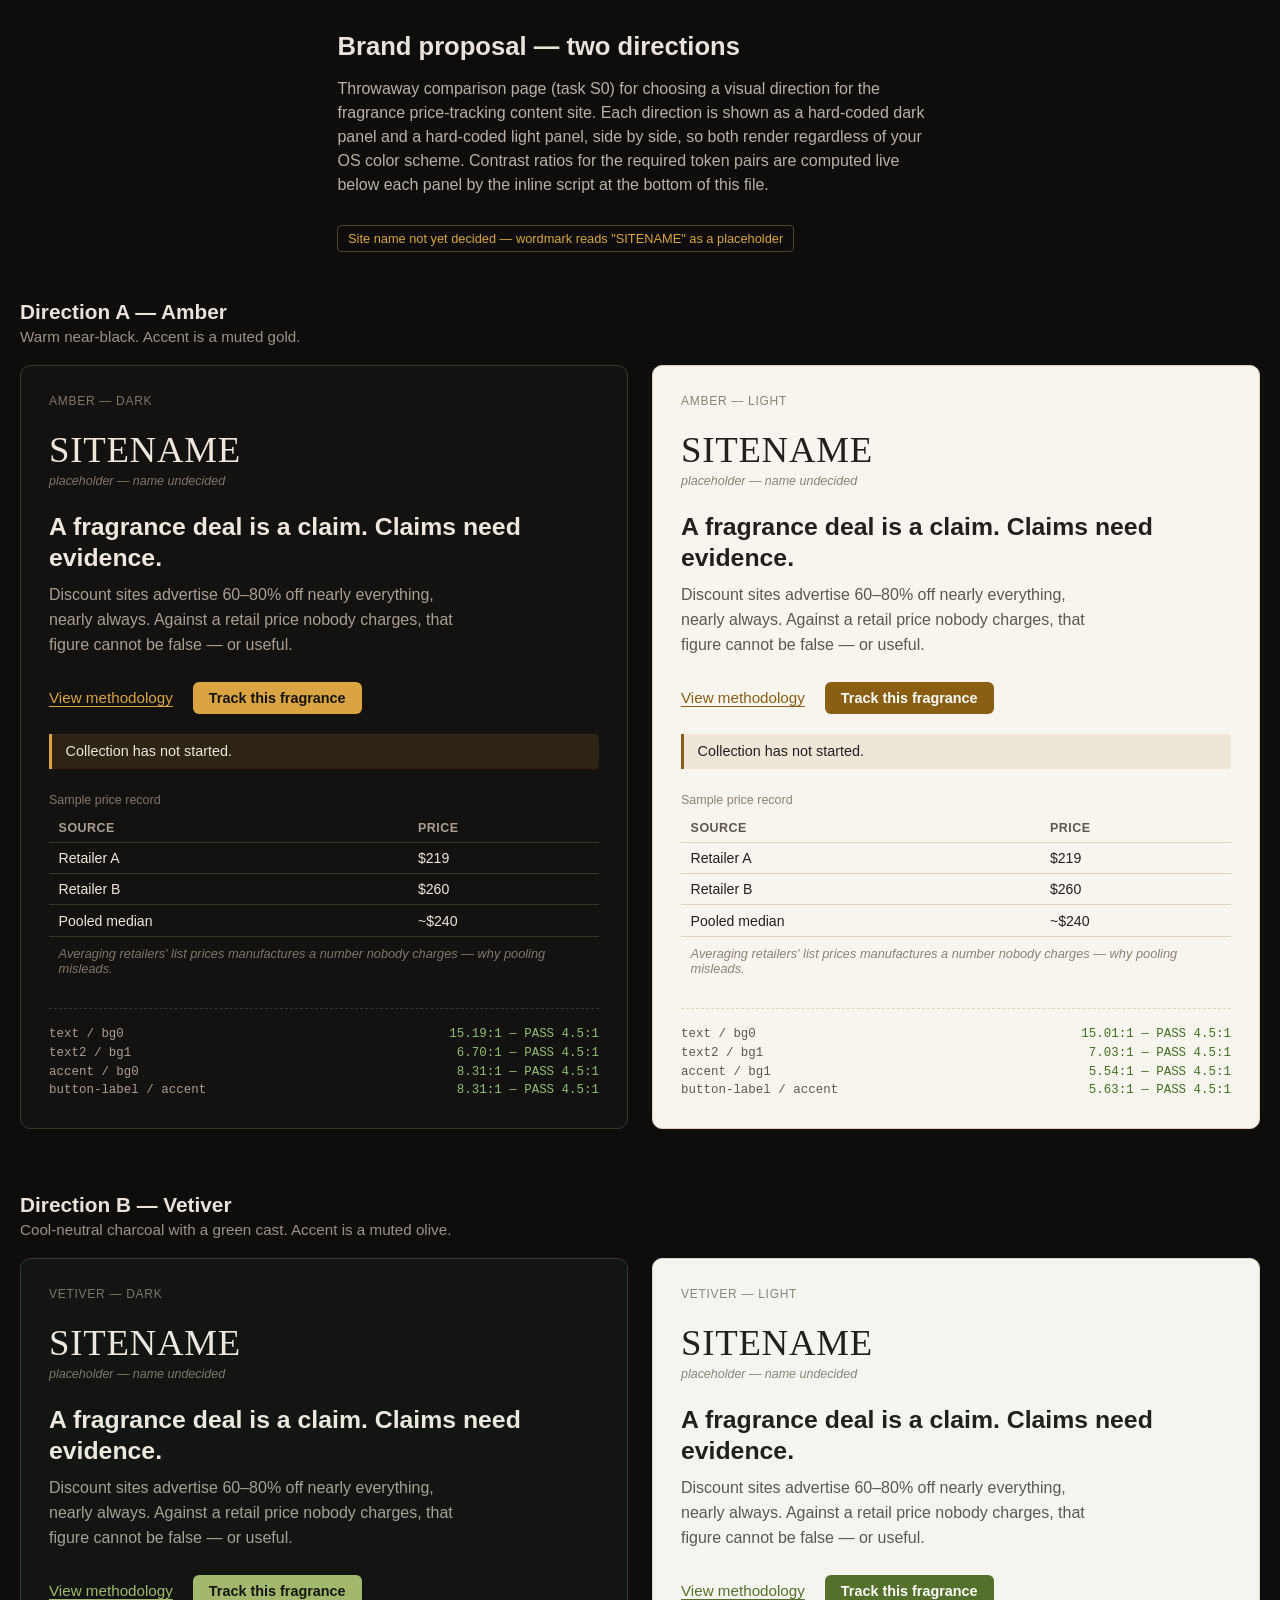
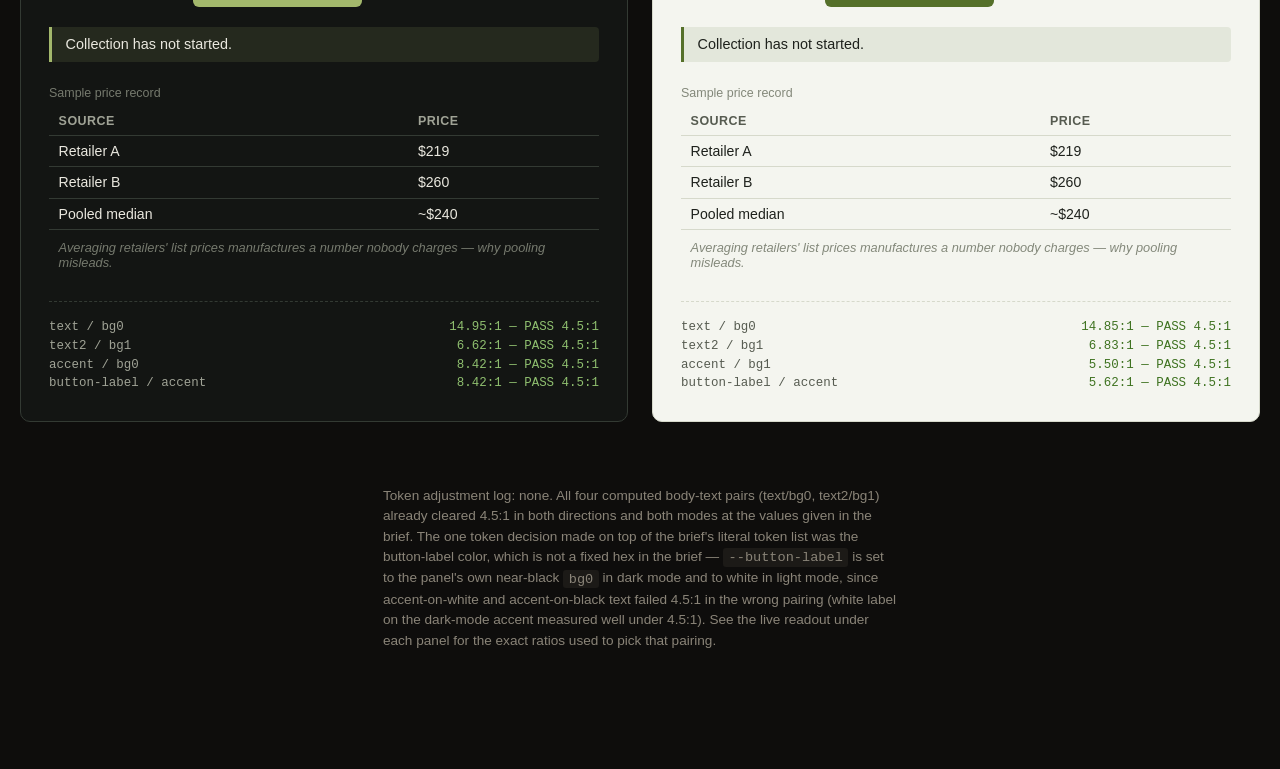
==== brand-proposal.html @ a062ea17 "brand proposal: two directions" ====
<!doctype html>
<html lang="en">
<head>
<meta charset="utf-8">
<title>Brand proposal — two directions (S0, throwaway)</title>
<meta name="viewport" content="width=device-width, initial-scale=1">
<meta name="robots" content="noindex, nofollow">
<style>
  :root {
    color-scheme: dark;
  }
  * { box-sizing: border-box; }
  html, body {
    margin: 0;
    padding: 0;
    background: #0e0d0c;
    color: #e8e4dc;
    font-family: -apple-system, BlinkMacSystemFont, "Segoe UI", Roboto, Helvetica, Arial, sans-serif;
  }
  body {
    padding: 2rem 1.25rem 6rem;
  }
  main {
    max-width: 1400px;
    margin: 0 auto;
  }
  header.page-head {
    max-width: 68ch;
    margin: 0 auto 3rem;
  }
  header.page-head h1 {
    font-size: 1.6rem;
    margin: 0 0 0.5rem;
  }
  header.page-head p {
    color: #b8b2a6;
    line-height: 1.5;
  }
  header.page-head .flag {
    display: inline-block;
    margin-top: 0.75rem;
    padding: 0.3rem 0.6rem;
    border: 1px solid #4a4438;
    border-radius: 4px;
    font-size: 0.8rem;
    color: #d9a441;
  }

  section.direction {
    margin: 0 auto 4rem;
  }
  section.direction > h2 {
    font-size: 1.3rem;
    margin: 0 0 0.25rem;
  }
  section.direction > .subtitle {
    color: #9a9488;
    margin: 0 0 1.25rem;
    font-size: 0.95rem;
  }

  .panel-grid {
    display: grid;
    grid-template-columns: repeat(auto-fit, minmax(420px, 1fr));
    gap: 1.5rem;
  }

  .panel {
    background: var(--bg0);
    color: var(--text);
    border: 1px solid var(--border);
    border-radius: 10px;
    padding: 1.75rem;
    font-family: -apple-system, BlinkMacSystemFont, "Segoe UI", Roboto, Helvetica, Arial, sans-serif;
  }
  .panel .mode-label {
    font-size: 0.75rem;
    text-transform: uppercase;
    letter-spacing: 0.06em;
    color: var(--muted);
    margin-bottom: 1.25rem;
  }

  .wordmark {
    font-family: "Iowan Old Style", "Palatino Linotype", Palatino, Georgia, serif;
    font-size: 2.3rem;
    letter-spacing: 0.02em;
    color: var(--text);
    margin: 0;
  }
  .wordmark-caption {
    font-size: 0.78rem;
    color: var(--muted);
    margin: 0.2rem 0 1.5rem;
    font-style: italic;
  }

  .panel h1.specimen {
    font-size: 1.55rem;
    line-height: 1.25;
    margin: 0 0 0.6rem;
    color: var(--text);
  }
  .panel p.lead {
    font-size: 1rem;
    line-height: 1.55;
    color: var(--text2);
    margin: 0 0 1.5rem;
    max-width: 46ch;
  }

  .controls-row {
    display: flex;
    align-items: center;
    gap: 1.25rem;
    flex-wrap: wrap;
    margin-bottom: 1.25rem;
  }
  .panel a.link-specimen {
    color: var(--accent);
    text-decoration: underline;
    text-underline-offset: 3px;
    font-size: 0.95rem;
  }
  .panel button.btn-specimen {
    background: var(--accent);
    color: var(--button-label);
    border: none;
    border-radius: 6px;
    padding: 0.5rem 1rem;
    font-size: 0.9rem;
    font-weight: 600;
    cursor: default;
  }

  .status-box {
    border-left: 3px solid var(--accent);
    background: var(--accent-dim);
    color: var(--text);
    padding: 0.6rem 0.85rem;
    font-size: 0.9rem;
    border-radius: 0 4px 4px 0;
    margin-bottom: 1.5rem;
  }

  table.data-specimen {
    width: 100%;
    border-collapse: collapse;
    font-size: 0.88rem;
  }
  table.data-specimen caption {
    text-align: left;
    color: var(--muted);
    font-size: 0.78rem;
    margin-bottom: 0.4rem;
  }
  table.data-specimen th,
  table.data-specimen td {
    text-align: left;
    padding: 0.45rem 0.6rem;
    border-bottom: 1px solid var(--border);
  }
  table.data-specimen th {
    color: var(--text2);
    font-weight: 600;
    font-size: 0.78rem;
    text-transform: uppercase;
    letter-spacing: 0.04em;
  }
  table.data-specimen tr.note-row td {
    color: var(--muted);
    font-size: 0.8rem;
    font-style: italic;
    border-bottom: none;
    padding-top: 0.6rem;
  }

  .contrast-readout {
    margin-top: 1.5rem;
    padding-top: 1rem;
    border-top: 1px dashed var(--border);
    font-family: ui-monospace, SFMono-Regular, Menlo, Consolas, monospace;
    font-size: 0.78rem;
    color: var(--text2);
  }
  .contrast-readout .row {
    display: flex;
    justify-content: space-between;
    gap: 0.75rem;
    padding: 0.15rem 0;
  }
  .contrast-readout .pair {
    color: var(--text2);
  }
  .contrast-readout .val {
    color: var(--text);
    white-space: nowrap;
  }
  .contrast-readout .pass { color: var(--good); }
  .contrast-readout .fail { color: var(--error); }

  /* Amber tokens */
  .amber-dark {
    --bg0: #141210; --bg1: #1C1916; --bg2: #262220; --border: #3A342E;
    --text: #EDE7DC; --text2: #A89F92; --muted: #7D766C;
    --accent: #D9A441; --good: #8FBF6F; --error: #D96A55;
    --accent-dim: rgba(217, 164, 65, 0.12);
    --button-label: #141210;
  }
  .amber-light {
    --bg0: #F8F5EF; --bg1: #FFFDF8; --bg2: #F1ECE2; --border: #DCD3C2;
    --text: #241F1A; --text2: #5D574E; --muted: #8A8276;
    --accent: #8A5F14; --good: #3E7220; --error: #A93B2C;
    --accent-dim: rgba(138, 95, 20, 0.10);
    --button-label: #FFFFFF;
  }

  /* Vetiver tokens */
  .vetiver-dark {
    --bg0: #131513; --bg1: #1A1D1A; --bg2: #232723; --border: #333A33;
    --text: #EAE8DF; --text2: #A0A396; --muted: #767A6E;
    --accent: #A3B86C; --good: #8FBF6F; --error: #D96A55;
    --accent-dim: rgba(163, 184, 108, 0.12);
    --button-label: #131513;
  }
  .vetiver-light {
    --bg0: #F4F5EF; --bg1: #FCFDF8; --bg2: #ECEEE5; --border: #D6D9CB;
    --text: #1E211C; --text2: #565B50; --muted: #83887A;
    --accent: #55702A; --good: #3E7220; --error: #A93B2C;
    --accent-dim: rgba(85, 112, 42, 0.10);
    --button-label: #FFFFFF;
  }

  footer.page-foot {
    max-width: 68ch;
    margin: 3rem auto 0;
    color: #8a8478;
    font-size: 0.85rem;
    line-height: 1.5;
  }
  footer.page-foot code {
    background: #1c1a17;
    padding: 0.1rem 0.35rem;
    border-radius: 3px;
  }

  @media (max-width: 480px) {
    .panel { padding: 1.25rem; }
    .wordmark { font-size: 1.9rem; }
  }
</style>
</head>
<body>
<main>
  <header class="page-head">
    <h1>Brand proposal — two directions</h1>
    <p>
      Throwaway comparison page (task S0) for choosing a visual direction for the
      fragrance price-tracking content site. Each direction is shown as a hard-coded
      dark panel and a hard-coded light panel, side by side, so both render regardless
      of your OS color scheme. Contrast ratios for the required token pairs are
      computed live below each panel by the inline script at the bottom of this file.
    </p>
    <span class="flag">Site name not yet decided — wordmark reads "SITENAME" as a placeholder</span>
  </header>

  <section class="direction" id="direction-amber">
    <h2>Direction A — Amber</h2>
    <p class="subtitle">Warm near-black. Accent is a muted gold.</p>
    <div class="panel-grid">

      <div class="panel amber-dark" data-mode="dark" data-direction="Amber">
        <div class="mode-label">Amber — Dark</div>

        <p class="wordmark">SITENAME</p>
        <p class="wordmark-caption">placeholder — name undecided</p>

        <h1 class="specimen">A fragrance deal is a claim. Claims need evidence.</h1>
        <p class="lead">Discount sites advertise 60–80% off nearly everything, nearly always. Against a retail price nobody charges, that figure cannot be false — or useful.</p>

        <div class="controls-row">
          <a class="link-specimen" href="#">View methodology</a>
          <button class="btn-specimen" type="button">Track this fragrance</button>
        </div>

        <div class="status-box">Collection has not started.</div>

        <table class="data-specimen">
          <caption>Sample price record</caption>
          <thead>
            <tr><th>Source</th><th>Price</th></tr>
          </thead>
          <tbody>
            <tr><td>Retailer A</td><td>$219</td></tr>
            <tr><td>Retailer B</td><td>$260</td></tr>
            <tr><td>Pooled median</td><td>~$240</td></tr>
            <tr class="note-row"><td colspan="2">Averaging retailers' list prices manufactures a number nobody charges — why pooling misleads.</td></tr>
          </tbody>
        </table>

        <div class="contrast-readout" data-panel="amber-dark"></div>
      </div>

      <div class="panel amber-light" data-mode="light" data-direction="Amber">
        <div class="mode-label">Amber — Light</div>

        <p class="wordmark">SITENAME</p>
        <p class="wordmark-caption">placeholder — name undecided</p>

        <h1 class="specimen">A fragrance deal is a claim. Claims need evidence.</h1>
        <p class="lead">Discount sites advertise 60–80% off nearly everything, nearly always. Against a retail price nobody charges, that figure cannot be false — or useful.</p>

        <div class="controls-row">
          <a class="link-specimen" href="#">View methodology</a>
          <button class="btn-specimen" type="button">Track this fragrance</button>
        </div>

        <div class="status-box">Collection has not started.</div>

        <table class="data-specimen">
          <caption>Sample price record</caption>
          <thead>
            <tr><th>Source</th><th>Price</th></tr>
          </thead>
          <tbody>
            <tr><td>Retailer A</td><td>$219</td></tr>
            <tr><td>Retailer B</td><td>$260</td></tr>
            <tr><td>Pooled median</td><td>~$240</td></tr>
            <tr class="note-row"><td colspan="2">Averaging retailers' list prices manufactures a number nobody charges — why pooling misleads.</td></tr>
          </tbody>
        </table>

        <div class="contrast-readout" data-panel="amber-light"></div>
      </div>

    </div>
  </section>

  <section class="direction" id="direction-vetiver">
    <h2>Direction B — Vetiver</h2>
    <p class="subtitle">Cool-neutral charcoal with a green cast. Accent is a muted olive.</p>
    <div class="panel-grid">

      <div class="panel vetiver-dark" data-mode="dark" data-direction="Vetiver">
        <div class="mode-label">Vetiver — Dark</div>

        <p class="wordmark">SITENAME</p>
        <p class="wordmark-caption">placeholder — name undecided</p>

        <h1 class="specimen">A fragrance deal is a claim. Claims need evidence.</h1>
        <p class="lead">Discount sites advertise 60–80% off nearly everything, nearly always. Against a retail price nobody charges, that figure cannot be false — or useful.</p>

        <div class="controls-row">
          <a class="link-specimen" href="#">View methodology</a>
          <button class="btn-specimen" type="button">Track this fragrance</button>
        </div>

        <div class="status-box">Collection has not started.</div>

        <table class="data-specimen">
          <caption>Sample price record</caption>
          <thead>
            <tr><th>Source</th><th>Price</th></tr>
          </thead>
          <tbody>
            <tr><td>Retailer A</td><td>$219</td></tr>
            <tr><td>Retailer B</td><td>$260</td></tr>
            <tr><td>Pooled median</td><td>~$240</td></tr>
            <tr class="note-row"><td colspan="2">Averaging retailers' list prices manufactures a number nobody charges — why pooling misleads.</td></tr>
          </tbody>
        </table>

        <div class="contrast-readout" data-panel="vetiver-dark"></div>
      </div>

      <div class="panel vetiver-light" data-mode="light" data-direction="Vetiver">
        <div class="mode-label">Vetiver — Light</div>

        <p class="wordmark">SITENAME</p>
        <p class="wordmark-caption">placeholder — name undecided</p>

        <h1 class="specimen">A fragrance deal is a claim. Claims need evidence.</h1>
        <p class="lead">Discount sites advertise 60–80% off nearly everything, nearly always. Against a retail price nobody charges, that figure cannot be false — or useful.</p>

        <div class="controls-row">
          <a class="link-specimen" href="#">View methodology</a>
          <button class="btn-specimen" type="button">Track this fragrance</button>
        </div>

        <div class="status-box">Collection has not started.</div>

        <table class="data-specimen">
          <caption>Sample price record</caption>
          <thead>
            <tr><th>Source</th><th>Price</th></tr>
          </thead>
          <tbody>
            <tr><td>Retailer A</td><td>$219</td></tr>
            <tr><td>Retailer B</td><td>$260</td></tr>
            <tr><td>Pooled median</td><td>~$240</td></tr>
            <tr class="note-row"><td colspan="2">Averaging retailers' list prices manufactures a number nobody charges — why pooling misleads.</td></tr>
          </tbody>
        </table>

        <div class="contrast-readout" data-panel="vetiver-light"></div>
      </div>

    </div>
  </section>

  <footer class="page-foot">
    <p>
      Token adjustment log: none. All four computed body-text pairs (text/bg0,
      text2/bg1) already cleared 4.5:1 in both directions and both modes at the
      values given in the brief. The one token decision made on top of the brief's
      literal token list was the button-label color, which is not a fixed hex in
      the brief — <code>--button-label</code> is set to the panel's own near-black
      <code>bg0</code> in dark mode and to white in light mode, since accent-on-white
      and accent-on-black text failed 4.5:1 in the wrong pairing (white label on the
      dark-mode accent measured well under 4.5:1). See the live readout under each
      panel for the exact ratios used to pick that pairing.
    </p>
  </footer>
</main>

<script>
(function () {
  'use strict';

  function parseRgb(str) {
    var m = str.match(/rgba?\(\s*([\d.]+)\s*,\s*([\d.]+)\s*,\s*([\d.]+)/);
    if (!m) return [0, 0, 0];
    return [parseFloat(m[1]), parseFloat(m[2]), parseFloat(m[3])];
  }

  function channel(c) {
    c = c / 255;
    return c <= 0.03928 ? c / 12.92 : Math.pow((c + 0.055) / 1.055, 2.4);
  }

  function relLuminance(rgb) {
    var r = channel(rgb[0]), g = channel(rgb[1]), b = channel(rgb[2]);
    return 0.2126 * r + 0.7152 * g + 0.0722 * b;
  }

  function contrastRatio(rgbA, rgbB) {
    var lA = relLuminance(rgbA);
    var lB = relLuminance(rgbB);
    var hi = Math.max(lA, lB);
    var lo = Math.min(lA, lB);
    return (hi + 0.05) / (lo + 0.05);
  }

  function cssVar(el, name) {
    return getComputedStyle(el).getPropertyValue(name).trim();
  }

  function toRgb(colorStr) {
    // colorStr may already be "#rrggbb" or "rgb(...)" — normalize via a probe element
    var probe = document.createElement('span');
    probe.style.color = colorStr;
    probe.style.display = 'none';
    document.body.appendChild(probe);
    var computed = getComputedStyle(probe).color;
    document.body.removeChild(probe);
    return parseRgb(computed);
  }

  function fmt(ratio) {
    return ratio.toFixed(2) + ':1';
  }

  function verdict(ratio, opts) {
    opts = opts || {};
    var normalPass = ratio >= 4.5;
    var largePass = ratio >= 3.0;
    if (normalPass) return { label: 'PASS 4.5:1', cls: 'pass' };
    if (largePass) return { label: 'PASS 3:1 (large text only)', cls: 'pass' };
    return { label: 'FAIL', cls: 'fail' };
  }

  var results = [];

  document.querySelectorAll('.panel').forEach(function (panel) {
    var mode = panel.dataset.mode;
    var direction = panel.dataset.direction;
    var name = panel.dataset.panel || (direction + '-' + mode);

    var bg0 = cssVar(panel, '--bg0');
    var bg1 = cssVar(panel, '--bg1');
    var text = cssVar(panel, '--text');
    var text2 = cssVar(panel, '--text2');
    var accent = cssVar(panel, '--accent');

    var btn = panel.querySelector('.btn-specimen');
    var btnStyle = getComputedStyle(btn);
    var buttonBg = parseRgb(btnStyle.backgroundColor);
    var buttonLabel = parseRgb(btnStyle.color);

    var pairs = [
      { label: 'text / bg0', a: toRgb(text), b: toRgb(bg0) },
      { label: 'text2 / bg1', a: toRgb(text2), b: toRgb(bg1) },
      { label: 'accent / ' + (mode === 'dark' ? 'bg0' : 'bg1'), a: toRgb(accent), b: toRgb(mode === 'dark' ? bg0 : bg1) },
      { label: 'button-label / accent', a: buttonLabel, b: buttonBg }
    ];

    var readout = panel.querySelector('.contrast-readout');
    var html = '';
    pairs.forEach(function (pair) {
      var ratio = contrastRatio(pair.a, pair.b);
      var v = verdict(ratio);
      html += '<div class="row"><span class="pair">' + pair.label + '</span>' +
        '<span class="val ' + v.cls + '">' + fmt(ratio) + ' — ' + v.label + '</span></div>';
      results.push({
        panel: name,
        pair: pair.label,
        ratio: Number(ratio.toFixed(2)),
        verdict: v.label
      });
    });
    readout.innerHTML = html;
  });

  // Surface the full computed table for verification (no external requests, just console).
  console.log('Contrast audit results:', results);
  window.__contrastResults = results;
})();
</script>
</body>
</html>
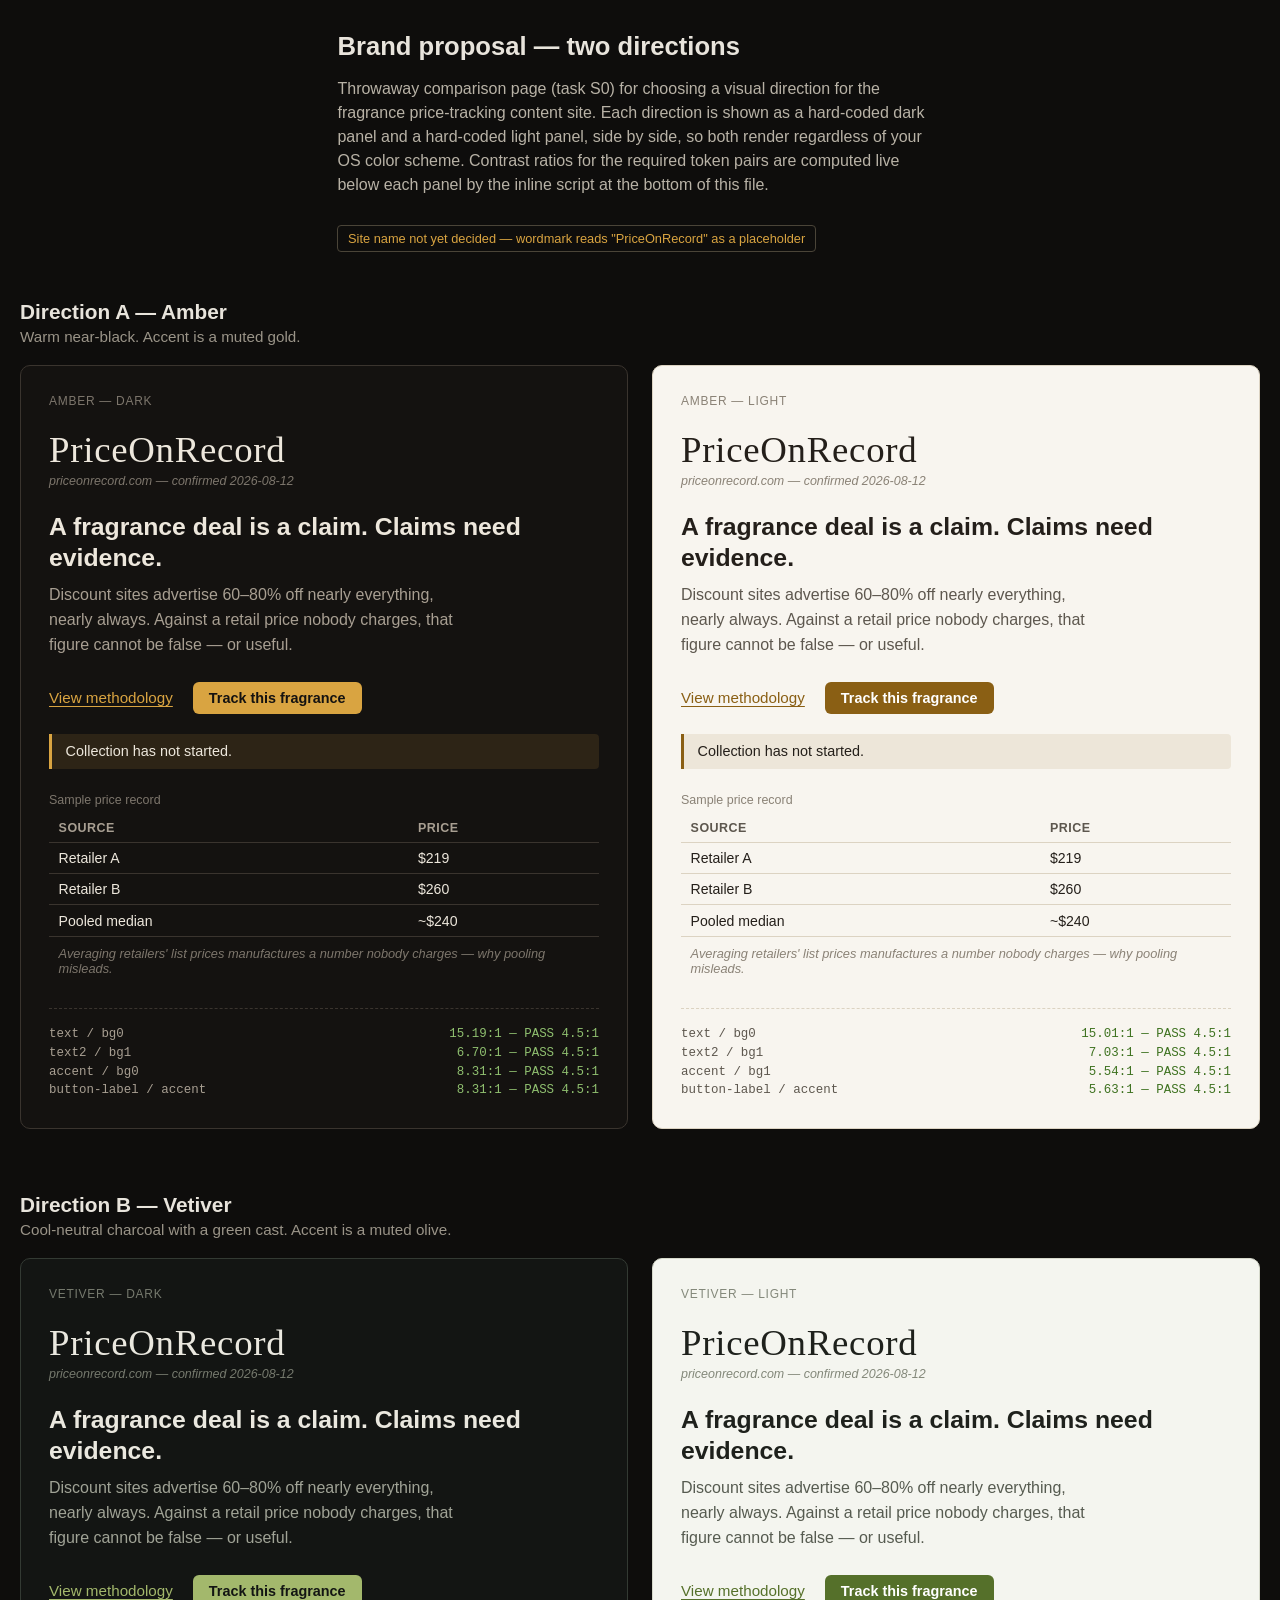
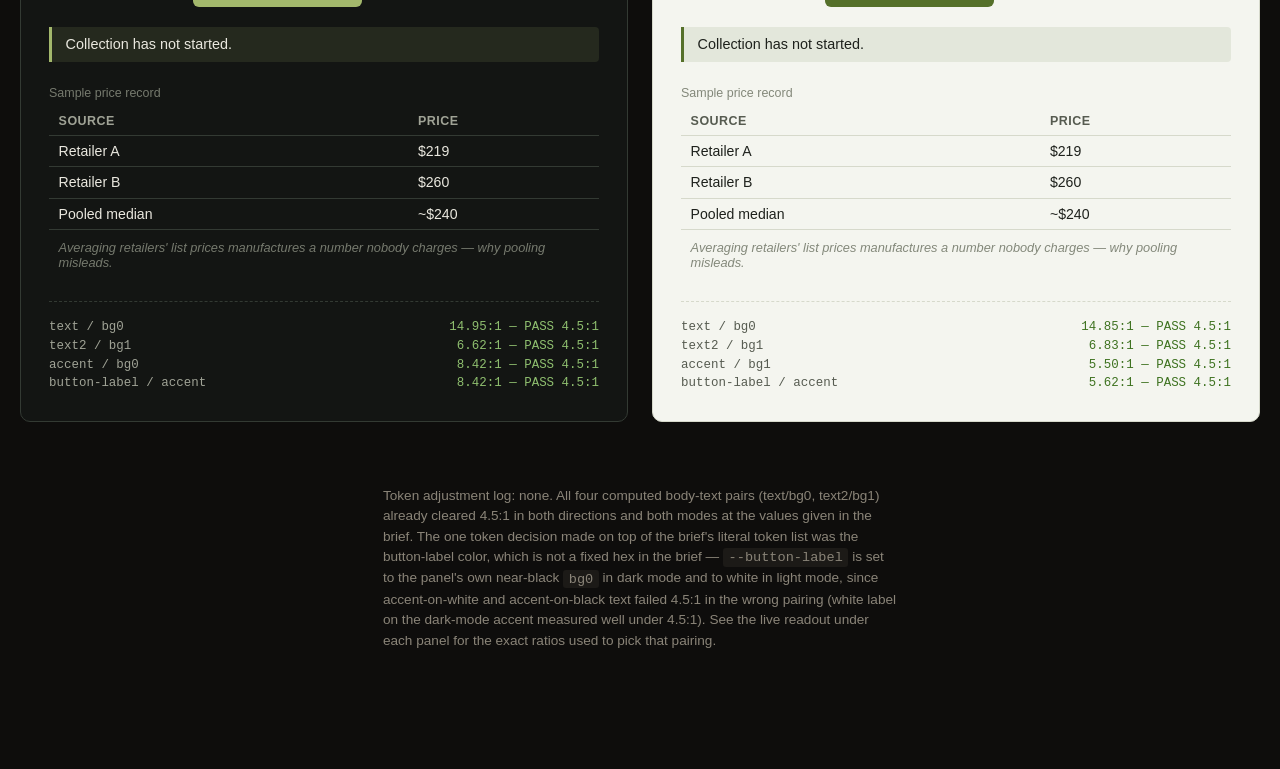
==== commit a6b121a9: "brand proposal: wordmark set to PriceOnRecord" ====
--- a/brand-proposal.html
+++ b/brand-proposal.html
@@ -261,7 +261,7 @@
       of your OS color scheme. Contrast ratios for the required token pairs are
       computed live below each panel by the inline script at the bottom of this file.
     </p>
-    <span class="flag">Site name not yet decided — wordmark reads "SITENAME" as a placeholder</span>
+    <span class="flag">Site name not yet decided — wordmark reads "PriceOnRecord" as a placeholder</span>
   </header>
 
   <section class="direction" id="direction-amber">
@@ -272,8 +272,8 @@
       <div class="panel amber-dark" data-mode="dark" data-direction="Amber">
         <div class="mode-label">Amber — Dark</div>
 
-        <p class="wordmark">SITENAME</p>
-        <p class="wordmark-caption">placeholder — name undecided</p>
+        <p class="wordmark">PriceOnRecord</p>
+        <p class="wordmark-caption">priceonrecord.com — confirmed 2026-08-12</p>
 
         <h1 class="specimen">A fragrance deal is a claim. Claims need evidence.</h1>
         <p class="lead">Discount sites advertise 60–80% off nearly everything, nearly always. Against a retail price nobody charges, that figure cannot be false — or useful.</p>
@@ -304,8 +304,8 @@
       <div class="panel amber-light" data-mode="light" data-direction="Amber">
         <div class="mode-label">Amber — Light</div>
 
-        <p class="wordmark">SITENAME</p>
-        <p class="wordmark-caption">placeholder — name undecided</p>
+        <p class="wordmark">PriceOnRecord</p>
+        <p class="wordmark-caption">priceonrecord.com — confirmed 2026-08-12</p>
 
         <h1 class="specimen">A fragrance deal is a claim. Claims need evidence.</h1>
         <p class="lead">Discount sites advertise 60–80% off nearly everything, nearly always. Against a retail price nobody charges, that figure cannot be false — or useful.</p>
@@ -344,8 +344,8 @@
       <div class="panel vetiver-dark" data-mode="dark" data-direction="Vetiver">
         <div class="mode-label">Vetiver — Dark</div>
 
-        <p class="wordmark">SITENAME</p>
-        <p class="wordmark-caption">placeholder — name undecided</p>
+        <p class="wordmark">PriceOnRecord</p>
+        <p class="wordmark-caption">priceonrecord.com — confirmed 2026-08-12</p>
 
         <h1 class="specimen">A fragrance deal is a claim. Claims need evidence.</h1>
         <p class="lead">Discount sites advertise 60–80% off nearly everything, nearly always. Against a retail price nobody charges, that figure cannot be false — or useful.</p>
@@ -376,8 +376,8 @@
       <div class="panel vetiver-light" data-mode="light" data-direction="Vetiver">
         <div class="mode-label">Vetiver — Light</div>
 
-        <p class="wordmark">SITENAME</p>
-        <p class="wordmark-caption">placeholder — name undecided</p>
+        <p class="wordmark">PriceOnRecord</p>
+        <p class="wordmark-caption">priceonrecord.com — confirmed 2026-08-12</p>
 
         <h1 class="specimen">A fragrance deal is a claim. Claims need evidence.</h1>
         <p class="lead">Discount sites advertise 60–80% off nearly everything, nearly always. Against a retail price nobody charges, that figure cannot be false — or useful.</p>
